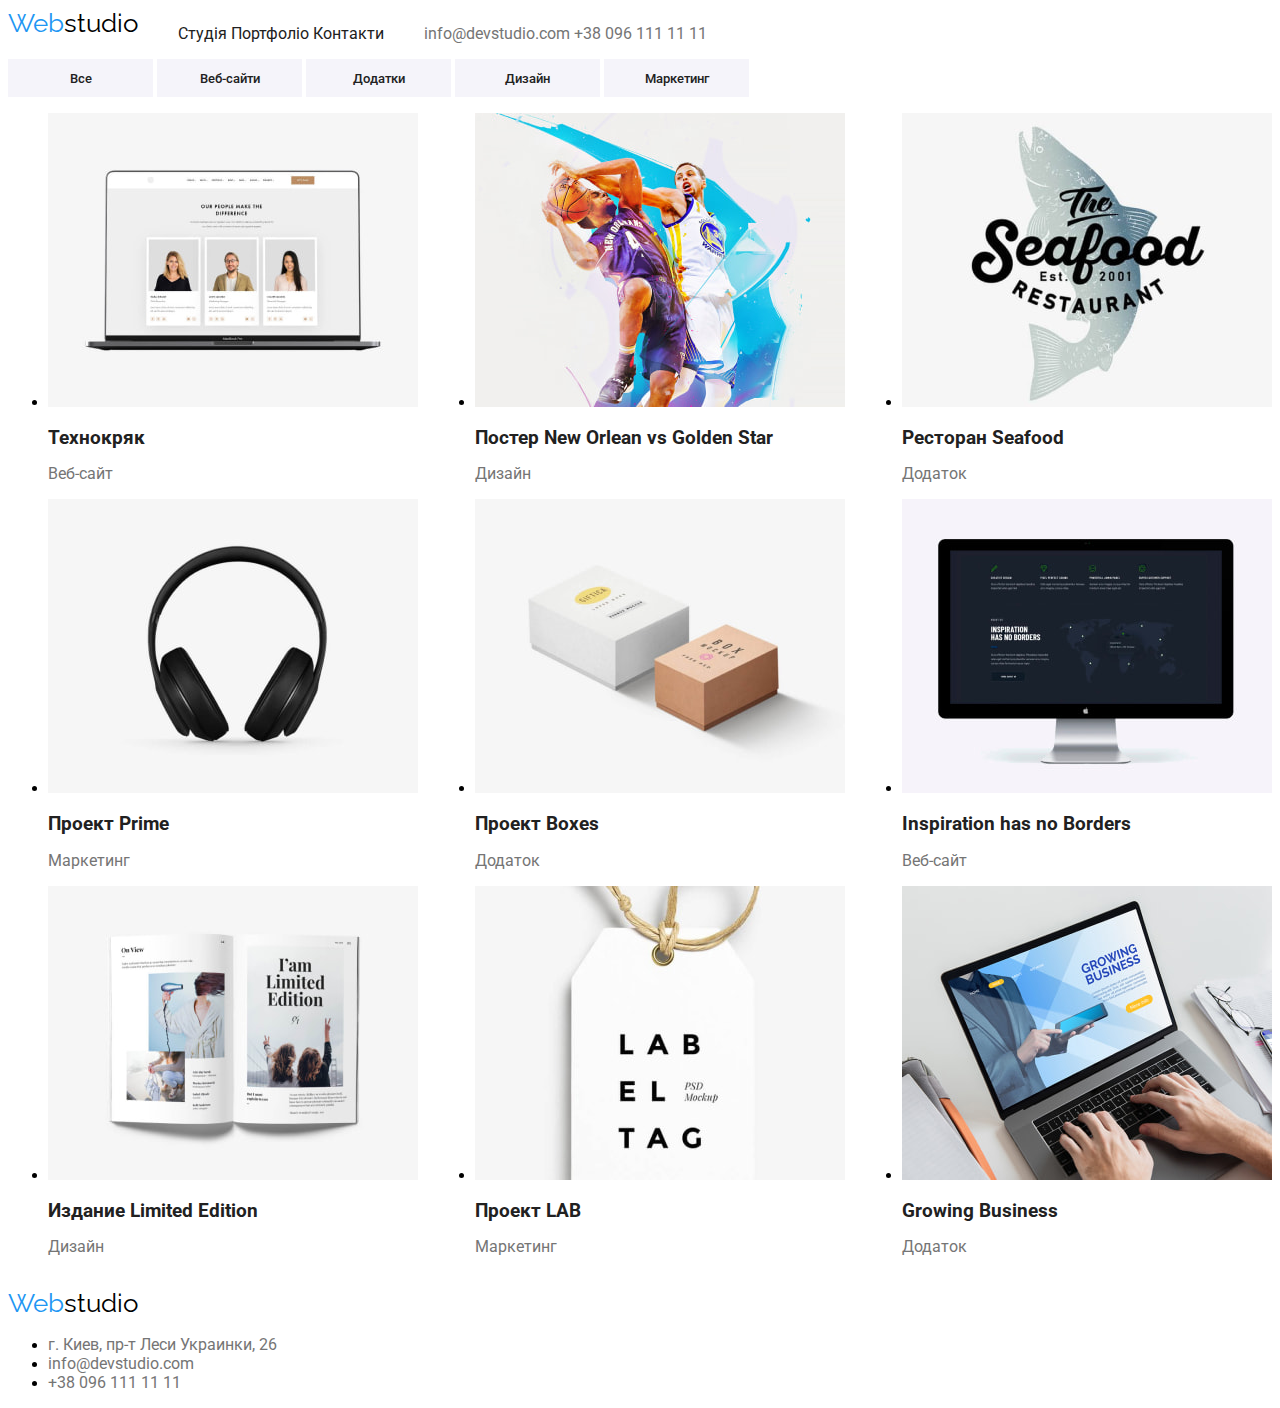
==== portfolio.html @ fbc0b05e "додає другу сторінку портфоліо та часткову стилізацію" ====
<!DOCTYPE html>
<html lang="uk">
<head>
    <meta charset="UTF-8">
    <meta http-equiv="X-UA-Compatible" content="IE=edge">
    <meta name="viewport" content="width=device-width, initial-scale=1.0">
    <title>portfolio</title>
    <link rel="stylesheet" href="./css/styles.css">
    <link rel="preconnect" href="https://fonts.googleapis.com">
    <link rel="preconnect" href="https://fonts.gstatic.com" crossorigin>
    <link href="https://fonts.googleapis.com/css2?family=Montserrat:wght@400;500;600&family=Raleway:wght@700&display=swap" rel="stylesheet">
    <link rel="preconnect" href="https://fonts.googleapis.com">
    <link rel="preconnect" href="https://fonts.gstatic.com" crossorigin>
    <link href="https://fonts.googleapis.com/css2?family=Montserrat:wght@400;500;600&family=Raleway:wght@700&family=Roboto:wght@500&display=swap" rel="stylesheet">
    <link rel="preconnect" href="https://fonts.googleapis.com">
    <link rel="preconnect" href="https://fonts.gstatic.com" crossorigin>
    <link href="https://fonts.googleapis.com/css2?family=Montserrat:wght@400;500;600&family=Raleway:wght@700&family=Roboto:wght@400;500&display=swap" rel="stylesheet">
</head>
<body>
    <header class="header">
        <a class="logo" href="/"><span class="web">Web</span>studio</a>
        <nav class="nav">
            <ul class="navigation">
                <li><a class="link" href="#">Студія</a></li>
                <li><a class="link" href="#">Портфоліо</a></li>
                <li><a class="link" href="#">Контакти</a></li>
            </ul>
        </nav>
        <ul class="contacts">
           <li> <a class="link-contacts" href="mailto:info@devstudio.com">info@devstudio.com</a>
           </li>
           <li>
            <a class="link-contacts" href="tel:+380961111111">+38 096 111 11 11</a>
            </li>
        </ul>
    </header>
    <main>
        <section>
            <div class="buttons">
            <button class="content-button" type="button">Все</button>
            <button class="content-button" type="button">Веб-сайти</button>
            <button class="content-button" type="button">Додатки</button>
            <button class="content-button" type="button">Дизайн</button>
            <button class="content-button" type="button">Маркетинг</button>
            </div>
            <ul class="our-works">
                <li>
                    <img src="./images/projects/1.jpg" width="370" alt="веб сайт на ноутбуке">
                    <h3>Технокряк</h3>
                    <p>Веб-сайт</p>
                </li>
                <li>
                    <img src="./images/projects/2.jpg" width="370" alt="постер баскетболистов">
                    <h3>Постер New Orlean vs Golden Star</h3>
                    <p>Дизайн</p>
                </li>
                <li>
                    <img src="./images/projects/3.jpg" width="370" alt="логотип ресторана">
                    <h3>Ресторан Seafood</h3>
                    <p>Додаток</p>
                </li>
                <li>
                    <img src="./images/projects/4.jpg" width="370" alt="навушники">
                    <h3>Проект Prime</h3>
                    <p>Маркетинг</p>
                </li>
                <li>
                    <img src="./images/projects/5.jpg" width="370" alt="коробки">
                    <h3>Проект Boxes</h3>
                    <p>Додаток</p>
                </li>
                <li>
                    <img src="./images/projects/6.jpg" width="370" alt="монітор">
                    <h3>Inspiration has no Borders</h3>
                    <p>Веб-сайт</p>
                </li>
                <li>
                    <img src="./images/projects/7.jpg" width="370" alt="книга">
                    <h3>Издание Limited Edition</h3>
                    <p>Дизайн</p>
                </li>
                <li>
                    <img src="./images/projects/8.jpg" width="370" alt="етикетка">
                    <h3>Проект LAB</h3>
                    <p>Маркетинг</p>
                </li>
                <li>
                    <img src="./images/projects/9.jpg" width="370" alt="ноутбук">
                    <h3>Growing Business</h3>
                    <p>Додаток</p>
                </li>
            </ul>

        </section>

    </main>

    <footer>
        <a class="logo" href="/"><span class="web">Web</span>studio</a>
        <address>
            <ul>
                <li><a class="link-contacts" href="#">г. Киев, пр-т Леси Украинки, 26</a></li>
                <li> <a class="link-contacts" href="mailto:info@devstudio.com">info@devstudio.com</a>
                </li>
                <li>
                 <a class="link-contacts" href="tel:+380961111111">+38 096 111 11 11</a>
                 </li>
             </ul>
        </address>
    </footer>

</body>
</html>
---- css/styles.css ----
.header{
    display: flex;
    /* justify-content: center; */
}
h3{
    font-family: 'Roboto', sans-serif;
    font-weight: 700;
    color: rgba(33, 33, 33, 1);
    line-height: 16px;
}
p{
    font-family: 'Roboto', sans-serif;
    font-weight: 400;
    color: rgba(117, 117, 117, 1);
    font-size: 16px;
    line-height: 19px;
}

.logo{
    color: black;
    text-decoration: none;
    font-family: 'Raleway', sans-serif;
    font-size: 26px;
    line-height: 31px;

    }
.web{
    color: rgba(33, 150, 243, 1);
    }
.nav{
    display: flex;
    justify-content: space-between;
}
.link{
    font-family: 'Roboto', sans-serif;
    font-weight: 400;
    text-decoration: none;
    color:rgba(33, 33, 33, 1)
}

.link-contacts{
    text-decoration: none;
    font-style: normal;
    font-family: 'Roboto', sans-serif;
    font-weight: 400;
    text-decoration: none;
    color: rgba(117, 117, 117, 1);
}
.link-contacts:hover{
    color: rgba(33, 150, 243, 1);
}

/*header*/
.navigation > li {

    display: inline;

}
.navigation > li :hover {
    color: rgba(33, 150, 243, 1);
}
:current(.navigation > li){
    color: rgba(33, 150, 243, 1);
}

.contacts > li{

    display: inline;
}

.service-order{

    background-color: rgba(33, 33, 33, 1);
    width: 100%;
    height: 600px;
}

/* .test{ */
    /* position: relative; */
/* } */
.main-header{
    font-family: 'Roboto', sans-serif;
    font-weight: 900;
    tab-size: 44px;
    text-transform: uppercase;

    color: rgba(255, 255, 255, 1);
}
.order-button{

    background-color: rgba(33, 150, 243, 1);
    color: rgba(255, 255, 255, 1);
    width: 200px;
    height: 50px;
    border-radius: 4px;
}
.order-button:hover{
    background-color: #188ce8;
}
.benefits > ul{

    display: flex;
    justify-content: space-between;

}
.what-we-do > ul{

    display: flex;
    justify-content: space-between;

}
.our-team{
    width: 100%;
    height: 648px;
    background-color: rgba(245, 244, 250, 1);
}
.team-header{
    font-family: 'Roboto', sans-serif;
    font-weight: 700;
    text-align: center;
}
.our-team > ul{


    display: flex;
    justify-content: space-between;

}


/* .buttons{ */
    /* background-color: rgba(245, 244, 250, 1); */
    /* color: rgba(33, 33, 33, 1); */

/* } */
.content-button{
    font-family: 'Roboto', sans-serif;
    font-weight: 500;
    background-color: rgba(245, 244, 250, 1);
    color: rgba(33, 33, 33, 1);
    border: none;
    width: 145px;
    height: 38px;

}
.buttons :hover{
    color: rgba(255, 255, 255, 1);
    background-color: rgba(33, 150, 243, 1);
}
.our-works{
    display: flex;
    flex-wrap:  wrap;
    justify-content: space-between;

}
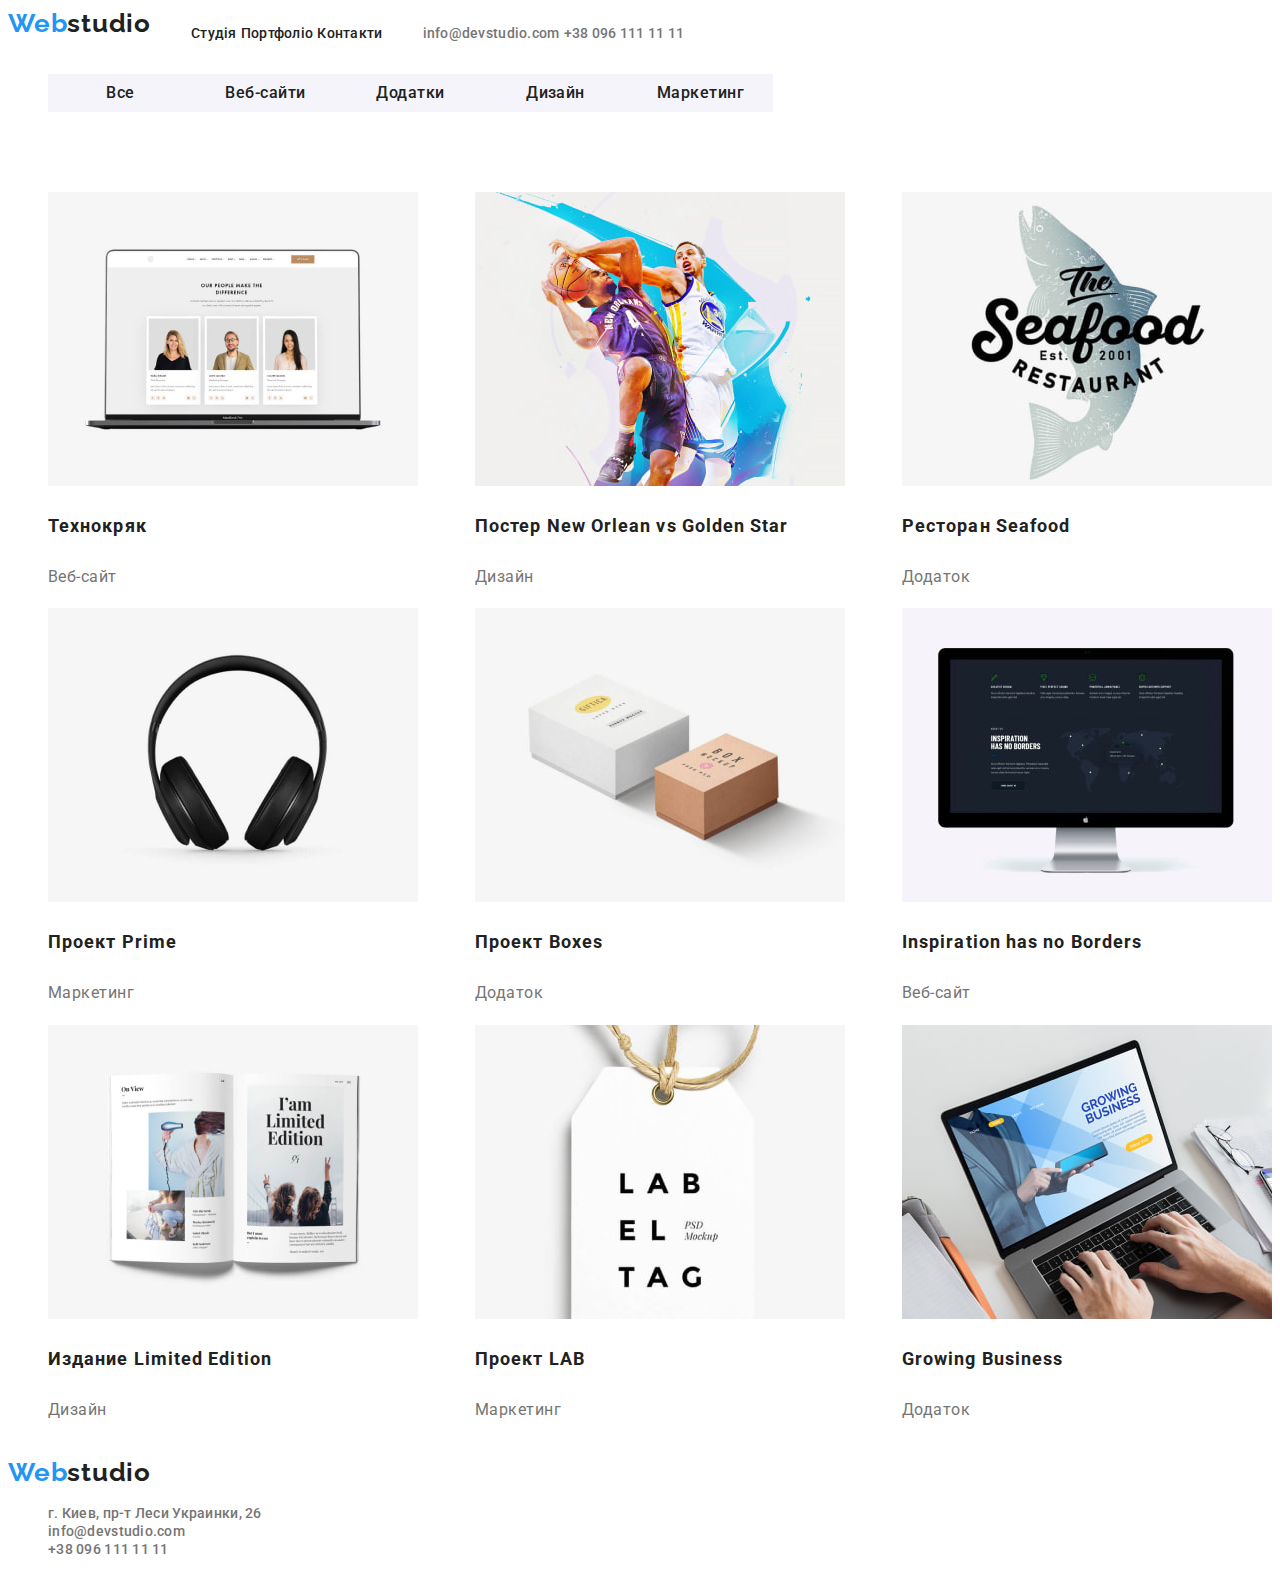
==== commit 6d9b1a11: "виправляє помилки, додає стилі" ====
--- a/portfolio.html
+++ b/portfolio.html
@@ -36,58 +36,59 @@
     </header>
     <main>
         <section>
-            <div class="buttons">
-            <button class="content-button" type="button">Все</button>
-            <button class="content-button" type="button">Веб-сайти</button>
-            <button class="content-button" type="button">Додатки</button>
-            <button class="content-button" type="button">Дизайн</button>
-            <button class="content-button" type="button">Маркетинг</button>
-            </div>
+            <ul class="buttons">
+            <li><button class="content-button" type="button">Все</button></li>
+            <li><button class="content-button" type="button">Веб-сайти</button></li>
+            <li><button class="content-button" type="button">Додатки</button></li>
+            <li><button class="content-button" type="button">Дизайн</button></li>
+            <li><button class="content-button" type="button">Маркетинг</button></li>
+            </ul>
+            <h1 class="our-works-header">Умовний заголовок наші роботи</h1>
             <ul class="our-works">
                 <li>
                     <img src="./images/projects/1.jpg" width="370" alt="веб сайт на ноутбуке">
-                    <h3>Технокряк</h3>
-                    <p>Веб-сайт</p>
+                    <h3 class="our-works-subheader">Технокряк</h3>
+                    <p class="our-works-text">Веб-сайт</p>
                 </li>
                 <li>
                     <img src="./images/projects/2.jpg" width="370" alt="постер баскетболистов">
-                    <h3>Постер New Orlean vs Golden Star</h3>
-                    <p>Дизайн</p>
+                    <h3 class="our-works-subheader">Постер New Orlean vs Golden Star</h3>
+                    <p class="our-works-text">Дизайн</p>
                 </li>
                 <li>
                     <img src="./images/projects/3.jpg" width="370" alt="логотип ресторана">
-                    <h3>Ресторан Seafood</h3>
-                    <p>Додаток</p>
+                    <h3 class="our-works-subheader">Ресторан Seafood</h3>
+                    <p class="our-works-text">Додаток</p>
                 </li>
                 <li>
                     <img src="./images/projects/4.jpg" width="370" alt="навушники">
-                    <h3>Проект Prime</h3>
-                    <p>Маркетинг</p>
+                    <h3 class="our-works-subheader">Проект Prime</h3>
+                    <p class="our-works-text">Маркетинг</p>
                 </li>
                 <li>
                     <img src="./images/projects/5.jpg" width="370" alt="коробки">
-                    <h3>Проект Boxes</h3>
-                    <p>Додаток</p>
+                    <h3 class="our-works-subheader">Проект Boxes</h3>
+                    <p class="our-works-text">Додаток</p>
                 </li>
                 <li>
                     <img src="./images/projects/6.jpg" width="370" alt="монітор">
-                    <h3>Inspiration has no Borders</h3>
-                    <p>Веб-сайт</p>
+                    <h3 class="our-works-subheader">Inspiration has no Borders</h3>
+                    <p class="our-works-text">Веб-сайт</p>
                 </li>
                 <li>
                     <img src="./images/projects/7.jpg" width="370" alt="книга">
-                    <h3>Издание Limited Edition</h3>
-                    <p>Дизайн</p>
+                    <h3 class="our-works-subheader">Издание Limited Edition</h3>
+                    <p class="our-works-text">Дизайн</p>
                 </li>
                 <li>
                     <img src="./images/projects/8.jpg" width="370" alt="етикетка">
-                    <h3>Проект LAB</h3>
-                    <p>Маркетинг</p>
+                    <h3 class="our-works-subheader">Проект LAB</h3>
+                    <p class="our-works-text">Маркетинг</p>
                 </li>
                 <li>
                     <img src="./images/projects/9.jpg" width="370" alt="ноутбук">
-                    <h3>Growing Business</h3>
-                    <p>Додаток</p>
+                    <h3 class="our-works-subheader">Growing Business</h3>
+                    <p class="our-works-text">Додаток</p>
                 </li>
             </ul>
 
--- a/css/styles.css
+++ b/css/styles.css
@@ -2,26 +2,20 @@
     display: flex;
     /* justify-content: center; */
 }
-h3{
-    font-family: 'Roboto', sans-serif;
-    font-weight: 700;
-    color: rgba(33, 33, 33, 1);
-    line-height: 16px;
-}
-p{
-    font-family: 'Roboto', sans-serif;
-    font-weight: 400;
-    color: rgba(117, 117, 117, 1);
-    font-size: 16px;
-    line-height: 19px;
+
+ul{
+    list-style-type: none;
 }
 
 .logo{
-    color: black;
+    color:rgba(33, 33, 33, 1);
     text-decoration: none;
     font-family: 'Raleway', sans-serif;
+    font-style: normal;
+    font-weight: 700;
     font-size: 26px;
-    line-height: 31px;
+    line-height: 1.2;
+    letter-spacing: 0.03em;
 
     }
 .web{
@@ -33,17 +27,23 @@
 }
 .link{
     font-family: 'Roboto', sans-serif;
-    font-weight: 400;
+    font-style: normal;
+    font-weight: 500;
+    font-size: 14px;
+    line-height: 1.1;
+    letter-spacing: 0.02em;
     text-decoration: none;
     color:rgba(33, 33, 33, 1)
 }
 
 .link-contacts{
+    font-family: 'Roboto', sans-serif;
     text-decoration: none;
     font-style: normal;
-    font-family: 'Roboto', sans-serif;
-    font-weight: 400;
-    text-decoration: none;
+    font-weight: 500;
+    font-size: 14px;
+    line-height: 1.1;
+    letter-spacing: 0.02em;
     color: rgba(117, 117, 117, 1);
 }
 .link-contacts:hover{
@@ -80,10 +80,13 @@
 /* } */
 .main-header{
     font-family: 'Roboto', sans-serif;
+    font-style: normal;
     font-weight: 900;
-    tab-size: 44px;
+    font-size: 44px;
+    line-height: 1.4;
+    text-align: center;
+    letter-spacing: 0.06em;
     text-transform: uppercase;
-
     color: rgba(255, 255, 255, 1);
 }
 .order-button{
@@ -93,21 +96,60 @@
     width: 200px;
     height: 50px;
     border-radius: 4px;
+    font-family: 'Roboto', sans-serif;
+    font-style: normal;
+    font-weight: 700;
+    font-size: 16px;
+    line-height: 1.9;
+    letter-spacing: 0.06em;
 }
 .order-button:hover{
     background-color: #188ce8;
 }
+.benefits-header{
+    opacity: 0;
+}
 .benefits > ul{
 
-    display: flex;
-    justify-content: space-between;
-
+
+    display: flex;
+    justify-content: space-between;
+
+}
+.benefits-sub-header{
+    font-family: 'Roboto', sans-serif;
+    font-style: normal;
+    font-weight: 700;
+    font-size: 14px;
+    line-height: 1.1;
+    letter-spacing: 0.03em;
+    text-transform: uppercase;
+    color: rgba(33, 33, 33, 1);
+}
+.benefits-text{
+    font-family: 'Roboto', sans-serif;
+    font-style: normal;
+    font-weight: 400;
+    font-size: 14px;
+    line-height: 1.7;
+    letter-spacing: 0.03em;
+    color: rgba(117, 117, 117, 1);
 }
 .what-we-do > ul{
 
     display: flex;
     justify-content: space-between;
 
+}
+.what-we-do-header{
+    font-family: 'Roboto', sans-serif;
+    font-style: normal;
+    font-weight: 700;
+    font-size: 36px;
+    line-height: 1.2;
+    text-align: center;
+    letter-spacing: 0.03em;
+    color: rgba(33, 33, 33, 1);
 }
 .our-team{
     width: 100%;
@@ -116,8 +158,34 @@
 }
 .team-header{
     font-family: 'Roboto', sans-serif;
-    font-weight: 700;
-    text-align: center;
+    font-style: normal;
+    font-weight: 700;
+    font-size: 36px;
+    line-height: 1.2;
+    text-align: center;
+    letter-spacing: 0.03em;
+    text-align: center;
+    color: rgba(33, 33, 33, 1);
+}
+.our-team-sub-header{
+    font-family: 'Roboto', sans-serif;;
+    font-style: normal;
+    font-weight: 500;
+    font-size: 16px;
+    line-height: 1.2;
+    text-align: center;
+    letter-spacing: 0.03em;
+    color: rgba(33, 33, 33, 1);
+}
+.our-team-text{
+    font-family: 'Roboto', sans-serif;;
+    font-style: normal;
+    font-weight: 400;
+    font-size: 16px;
+    line-height: 1.2;
+    text-align: center;
+    letter-spacing: 0.03em;
+    color: rgba(117, 117, 117, 1);
 }
 .our-team > ul{
 
@@ -135,7 +203,12 @@
 /* } */
 .content-button{
     font-family: 'Roboto', sans-serif;
-    font-weight: 500;
+    font-style: normal;
+    font-weight: 500;
+    font-size: 16px;
+    line-height: 1.6;
+    text-align: center;
+    letter-spacing: 0.03em;
     background-color: rgba(245, 244, 250, 1);
     color: rgba(33, 33, 33, 1);
     border: none;
@@ -143,10 +216,34 @@
     height: 38px;
 
 }
+.buttons{
+    display: flex;
+}
 .buttons :hover{
     color: rgba(255, 255, 255, 1);
     background-color: rgba(33, 150, 243, 1);
 }
+.our-works-header{
+    opacity: 0;
+}
+.our-works-subheader{
+    font-family: 'Roboto';
+    font-style: normal;
+    font-weight: 700;
+    font-size: 18px;
+    line-height: 2;
+    letter-spacing: 0.06em;
+    color: rgba(33, 33, 33, 1);
+}
+.our-works-text{
+    font-family: 'Roboto';
+    font-style: normal;
+    font-weight: 400;
+    font-size: 16px;
+    line-height: 1.9;
+    letter-spacing: 0.03em;
+    color: rgba(117, 117, 117, 1);
+}
 .our-works{
     display: flex;
     flex-wrap:  wrap;
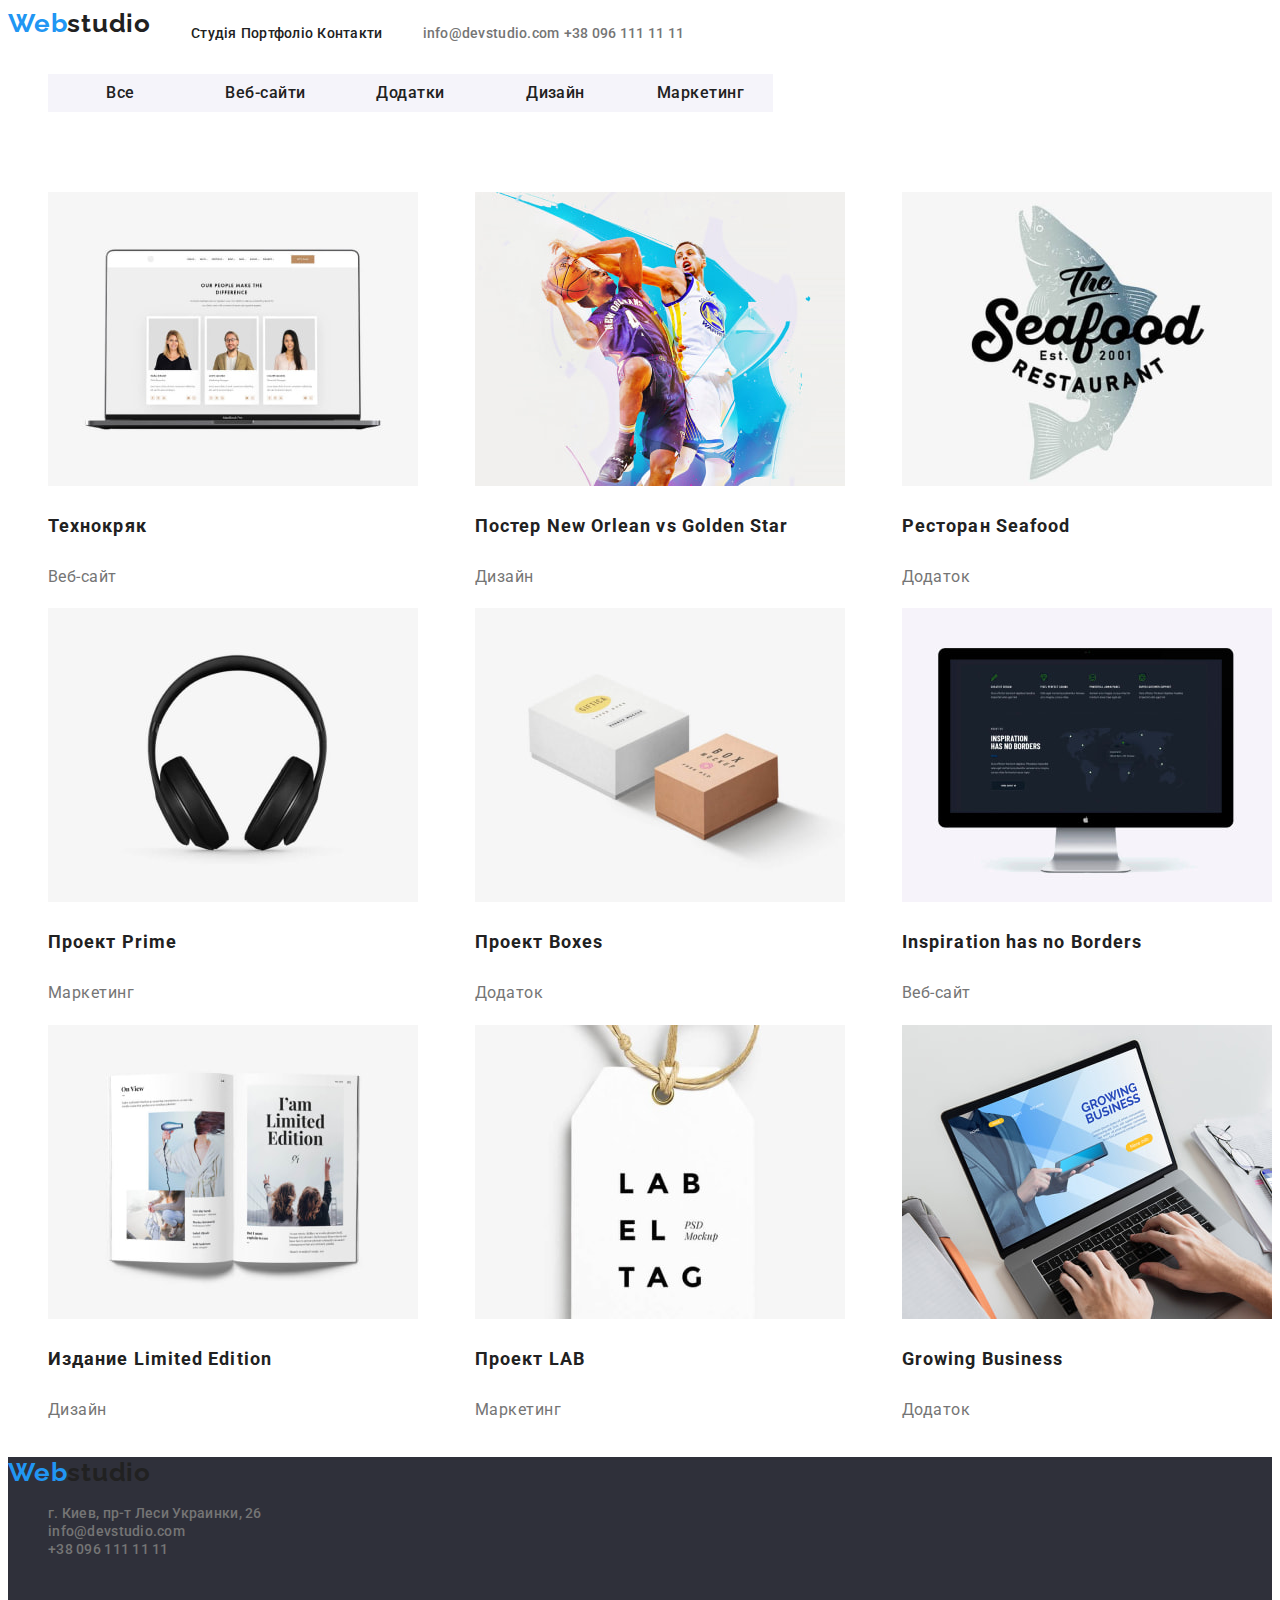
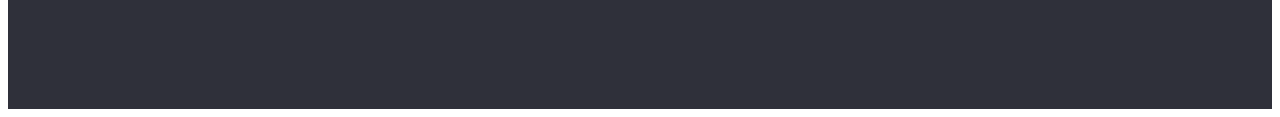
==== commit 89b3a35b: "додає стилі для футера" ====
--- a/portfolio.html
+++ b/portfolio.html
@@ -96,7 +96,7 @@
 
     </main>
 
-    <footer>
+    <footer class="footer">
         <a class="logo" href="/"><span class="web">Web</span>studio</a>
         <address>
             <ul>
--- a/css/styles.css
+++ b/css/styles.css
@@ -250,20 +250,25 @@
     justify-content: space-between;
 
 }
-
-
-
-
-
-
-
-
-
-
-
-
-
-
-
-
-
+.footer{
+    background-color: rgba(47, 48, 58, 1);
+    width: 100%;
+    height: 252px;
+}
+
+
+
+
+
+
+
+
+
+
+
+
+
+
+
+
+
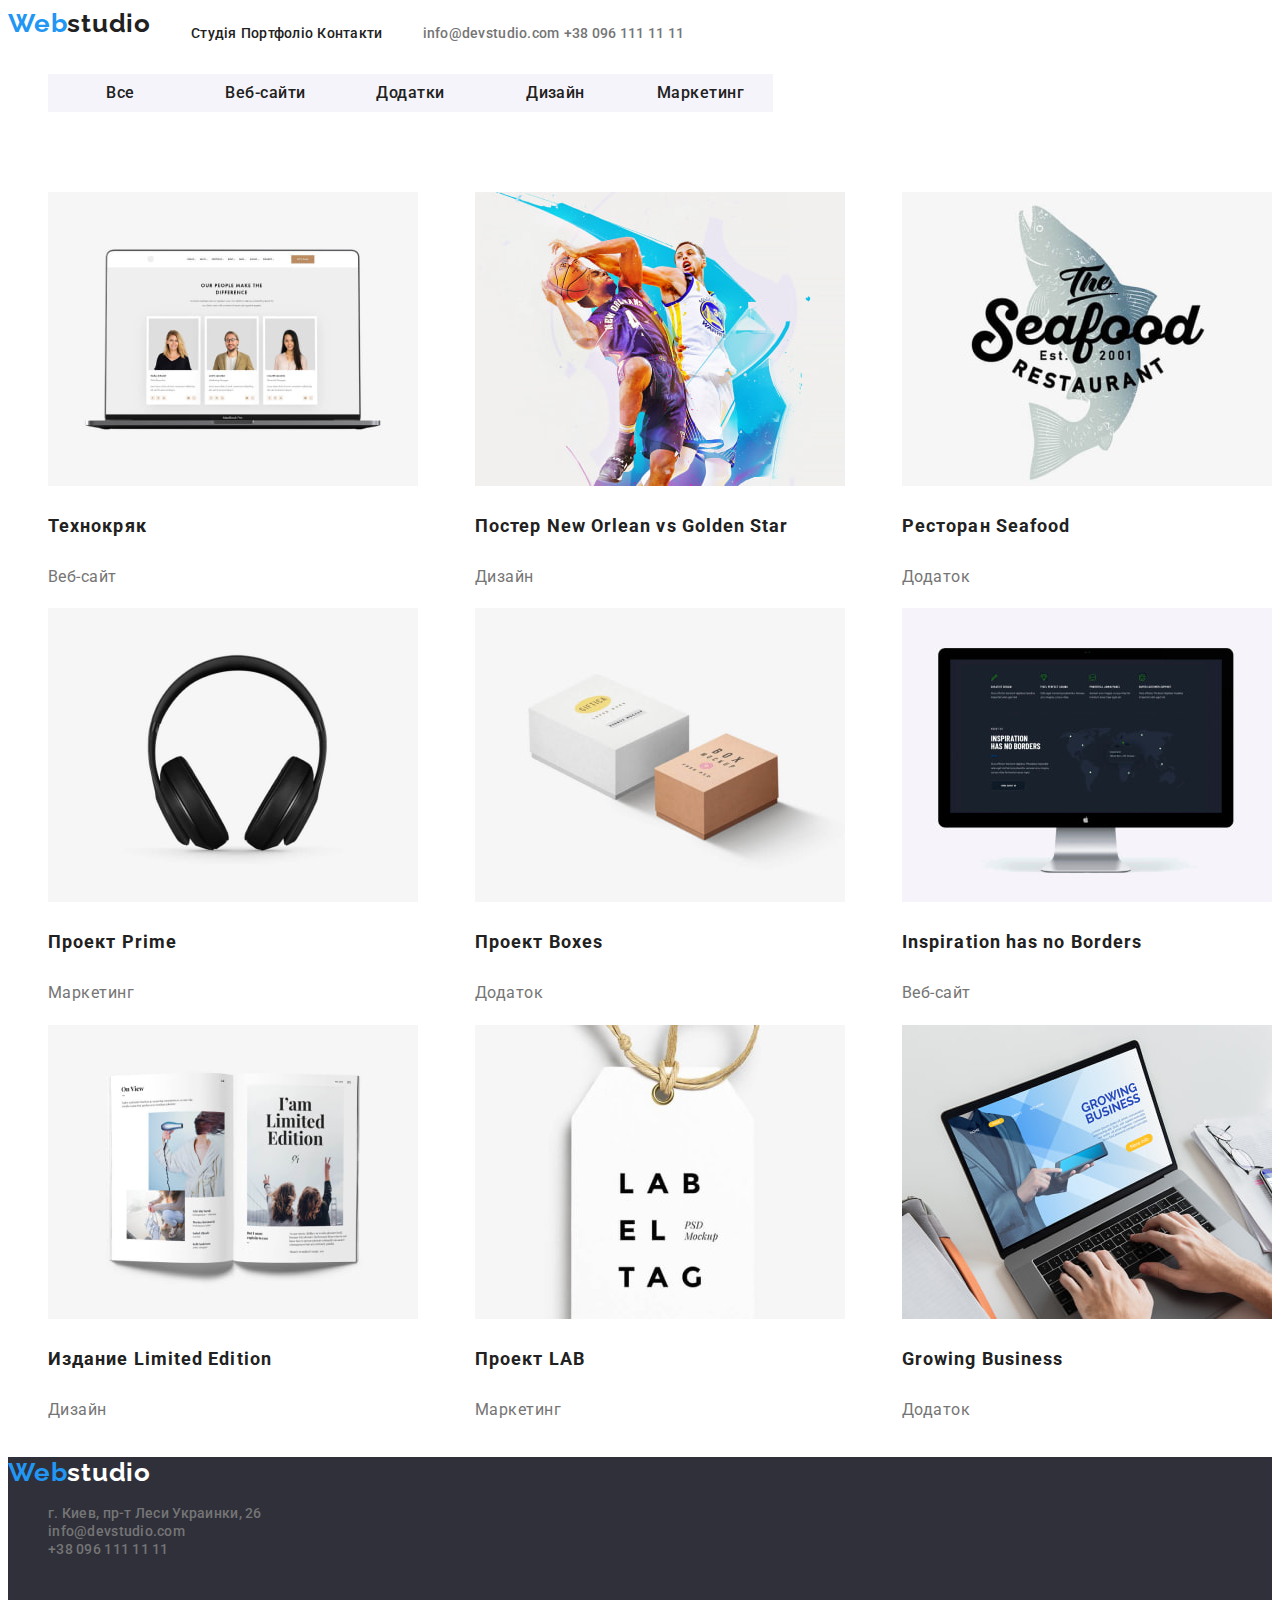
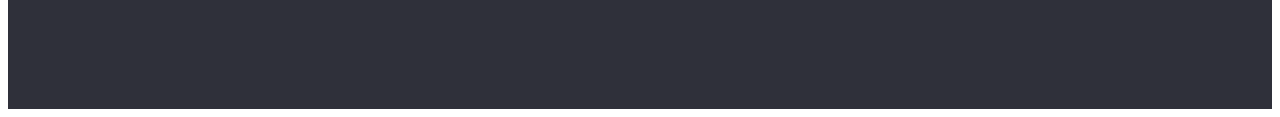
==== commit 383c8116: "додає стилі логотипу у футері" ====
--- a/portfolio.html
+++ b/portfolio.html
@@ -21,8 +21,8 @@
         <a class="logo" href="/"><span class="web">Web</span>studio</a>
         <nav class="nav">
             <ul class="navigation">
-                <li><a class="link" href="#">Студія</a></li>
-                <li><a class="link" href="#">Портфоліо</a></li>
+                <li><a class="link" href="index.html">Студія</a></li>
+                <li><a class="link" href="portfolio.html">Портфоліо</a></li>
                 <li><a class="link" href="#">Контакти</a></li>
             </ul>
         </nav>
@@ -97,7 +97,7 @@
     </main>
 
     <footer class="footer">
-        <a class="logo" href="/"><span class="web">Web</span>studio</a>
+        <a class="logo-footer" href="/"><span class="web">Web</span>studio</a>
         <address>
             <ul>
                 <li><a class="link-contacts" href="#">г. Киев, пр-т Леси Украинки, 26</a></li>
--- a/css/styles.css
+++ b/css/styles.css
@@ -255,20 +255,30 @@
     width: 100%;
     height: 252px;
 }
-
-
-
-
-
-
-
-
-
-
-
-
-
-
-
-
-
+.logo-footer{
+    color: rgba(255, 255, 255, 1);
+    text-decoration: none;
+    font-family: 'Raleway', sans-serif;
+    font-style: normal;
+    font-weight: 700;
+    font-size: 26px;
+    line-height: 1.2;
+    letter-spacing: 0.03em;
+}
+
+
+
+
+
+
+
+
+
+
+
+
+
+
+
+
+
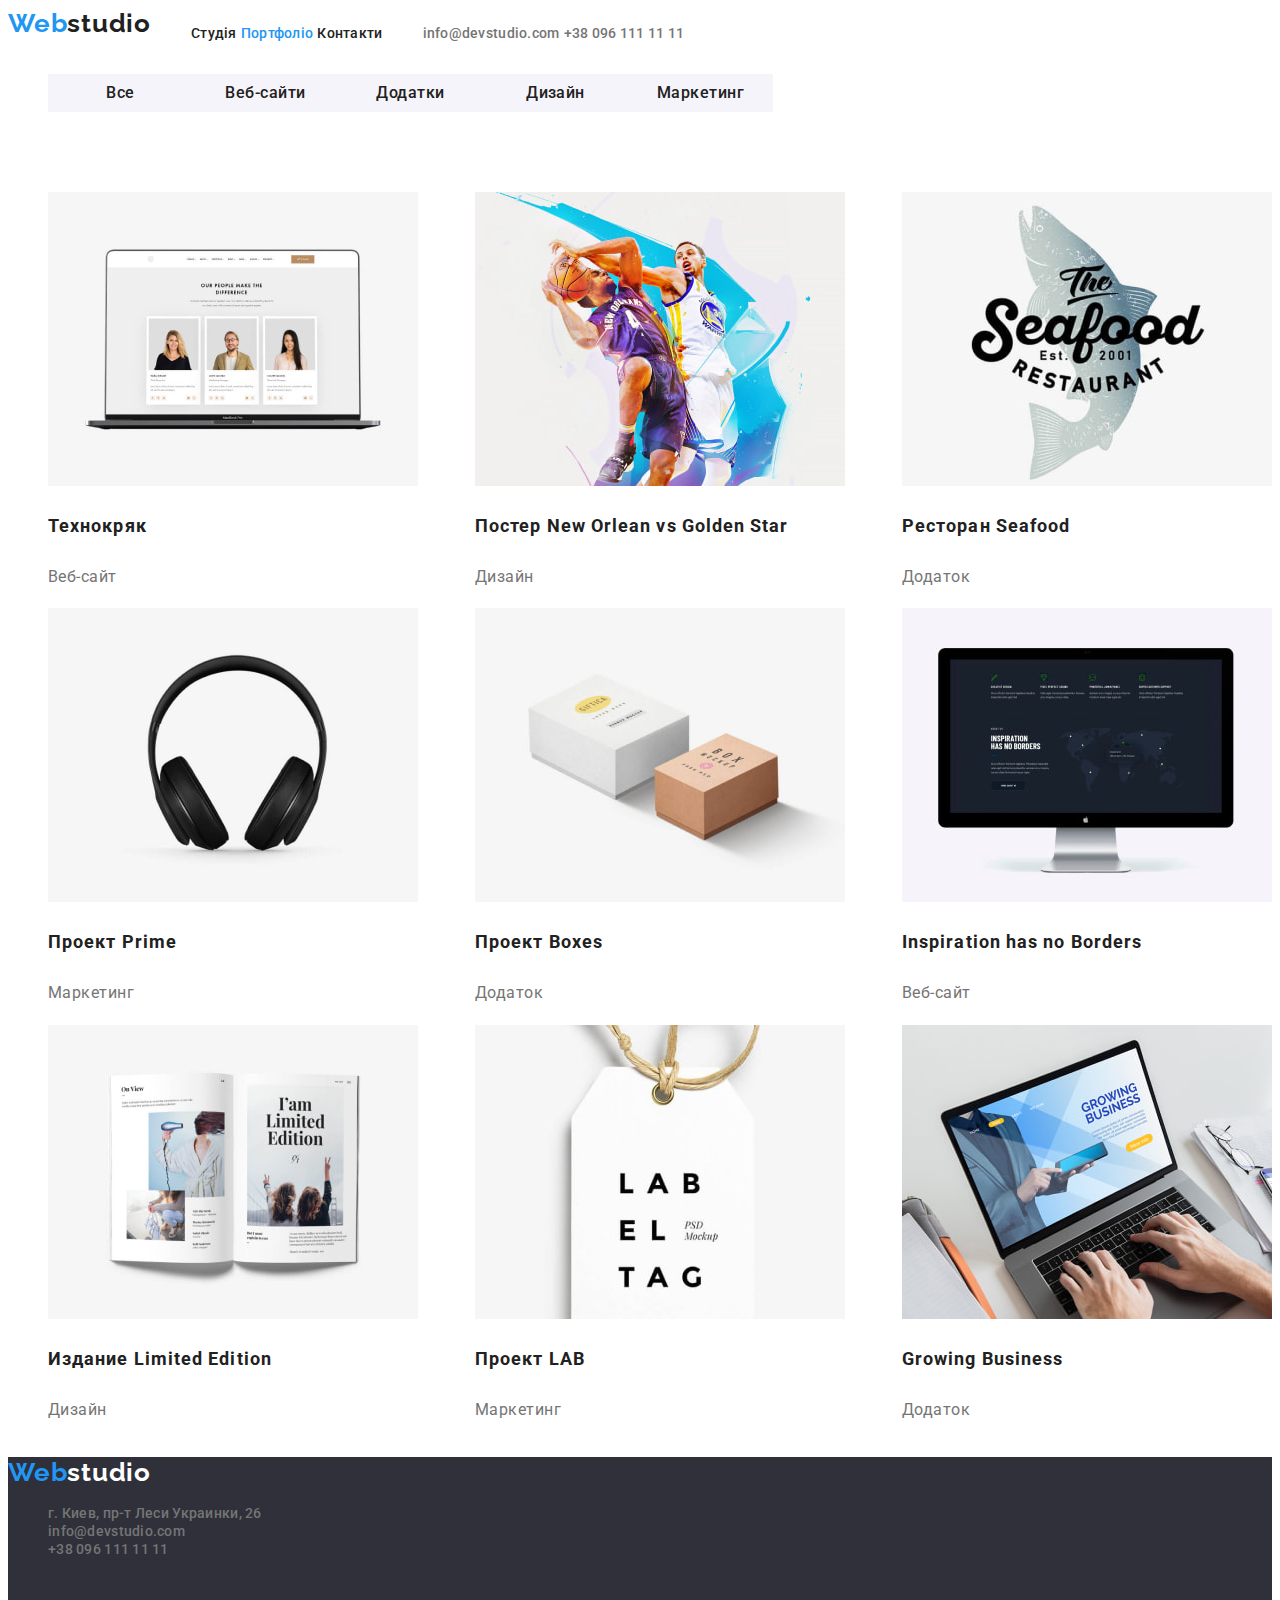
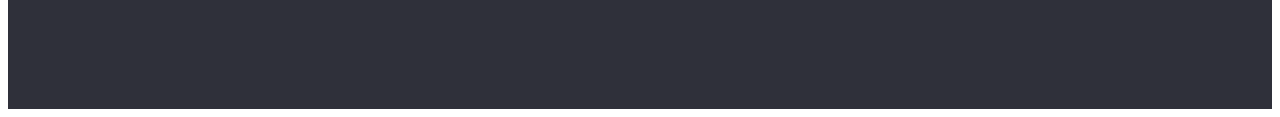
==== commit d325518e: "додає класс карент" ====
--- a/portfolio.html
+++ b/portfolio.html
@@ -22,7 +22,7 @@
         <nav class="nav">
             <ul class="navigation">
                 <li><a class="link" href="index.html">Студія</a></li>
-                <li><a class="link" href="portfolio.html">Портфоліо</a></li>
+                <li><a class="link current" href="portfolio.html">Портфоліо</a></li>
                 <li><a class="link" href="#">Контакти</a></li>
             </ul>
         </nav>
--- a/css/styles.css
+++ b/css/styles.css
@@ -1,3 +1,9 @@
+:root{
+    --title-text-color: rgba(33, 33, 33, 1);
+    --accent: rgba(33, 150, 243, 1);
+    --info-text-color: rgba(117, 117, 117, 1);
+}
+
 .header{
     display: flex;
     /* justify-content: center; */
@@ -8,7 +14,7 @@
 }
 
 .logo{
-    color:rgba(33, 33, 33, 1);
+    color: var(--title-text-color);
     text-decoration: none;
     font-family: 'Raleway', sans-serif;
     font-style: normal;
@@ -19,7 +25,7 @@
 
     }
 .web{
-    color: rgba(33, 150, 243, 1);
+    color: var(--accent);
     }
 .nav{
     display: flex;
@@ -33,7 +39,7 @@
     line-height: 1.1;
     letter-spacing: 0.02em;
     text-decoration: none;
-    color:rgba(33, 33, 33, 1)
+    color: var(--title-text-color);
 }
 
 .link-contacts{
@@ -44,10 +50,10 @@
     font-size: 14px;
     line-height: 1.1;
     letter-spacing: 0.02em;
-    color: rgba(117, 117, 117, 1);
+    color: var(--info-text-color);
 }
 .link-contacts:hover{
-    color: rgba(33, 150, 243, 1);
+    color: var(--accent);
 }
 
 /*header*/
@@ -56,11 +62,12 @@
     display: inline;
 
 }
-.navigation > li :hover {
-    color: rgba(33, 150, 243, 1);
-}
-:current(.navigation > li){
-    color: rgba(33, 150, 243, 1);
+.navigation > li :hover,
+.navigation > li :focus {
+    color: var(--accent);
+}
+.navigation > li .current{
+    color: var(--accent);
 }
 
 .contacts > li{
@@ -91,7 +98,7 @@
 }
 .order-button{
 
-    background-color: rgba(33, 150, 243, 1);
+    background-color: var(--accent);
     color: rgba(255, 255, 255, 1);
     width: 200px;
     height: 50px;
@@ -124,7 +131,7 @@
     line-height: 1.1;
     letter-spacing: 0.03em;
     text-transform: uppercase;
-    color: rgba(33, 33, 33, 1);
+    color: var(--title-text-color);
 }
 .benefits-text{
     font-family: 'Roboto', sans-serif;
@@ -133,7 +140,7 @@
     font-size: 14px;
     line-height: 1.7;
     letter-spacing: 0.03em;
-    color: rgba(117, 117, 117, 1);
+    color: var(--info-text-color);
 }
 .what-we-do > ul{
 
@@ -149,7 +156,7 @@
     line-height: 1.2;
     text-align: center;
     letter-spacing: 0.03em;
-    color: rgba(33, 33, 33, 1);
+    color: var(--title-text-color);
 }
 .our-team{
     width: 100%;
@@ -165,7 +172,7 @@
     text-align: center;
     letter-spacing: 0.03em;
     text-align: center;
-    color: rgba(33, 33, 33, 1);
+    color: var(--title-text-color);
 }
 .our-team-sub-header{
     font-family: 'Roboto', sans-serif;;
@@ -175,7 +182,7 @@
     line-height: 1.2;
     text-align: center;
     letter-spacing: 0.03em;
-    color: rgba(33, 33, 33, 1);
+    color: var(--title-text-color);
 }
 .our-team-text{
     font-family: 'Roboto', sans-serif;;
@@ -185,7 +192,7 @@
     line-height: 1.2;
     text-align: center;
     letter-spacing: 0.03em;
-    color: rgba(117, 117, 117, 1);
+    color: var(--info-text-color);
 }
 .our-team > ul{
 
@@ -210,7 +217,7 @@
     text-align: center;
     letter-spacing: 0.03em;
     background-color: rgba(245, 244, 250, 1);
-    color: rgba(33, 33, 33, 1);
+    color: var(--title-text-color);
     border: none;
     width: 145px;
     height: 38px;
@@ -221,7 +228,7 @@
 }
 .buttons :hover{
     color: rgba(255, 255, 255, 1);
-    background-color: rgba(33, 150, 243, 1);
+    background-color: var(--accent);
 }
 .our-works-header{
     opacity: 0;
@@ -233,7 +240,7 @@
     font-size: 18px;
     line-height: 2;
     letter-spacing: 0.06em;
-    color: rgba(33, 33, 33, 1);
+    color: var(--title-text-color);
 }
 .our-works-text{
     font-family: 'Roboto';
@@ -242,7 +249,7 @@
     font-size: 16px;
     line-height: 1.9;
     letter-spacing: 0.03em;
-    color: rgba(117, 117, 117, 1);
+    color: var(--info-text-color);
 }
 .our-works{
     display: flex;
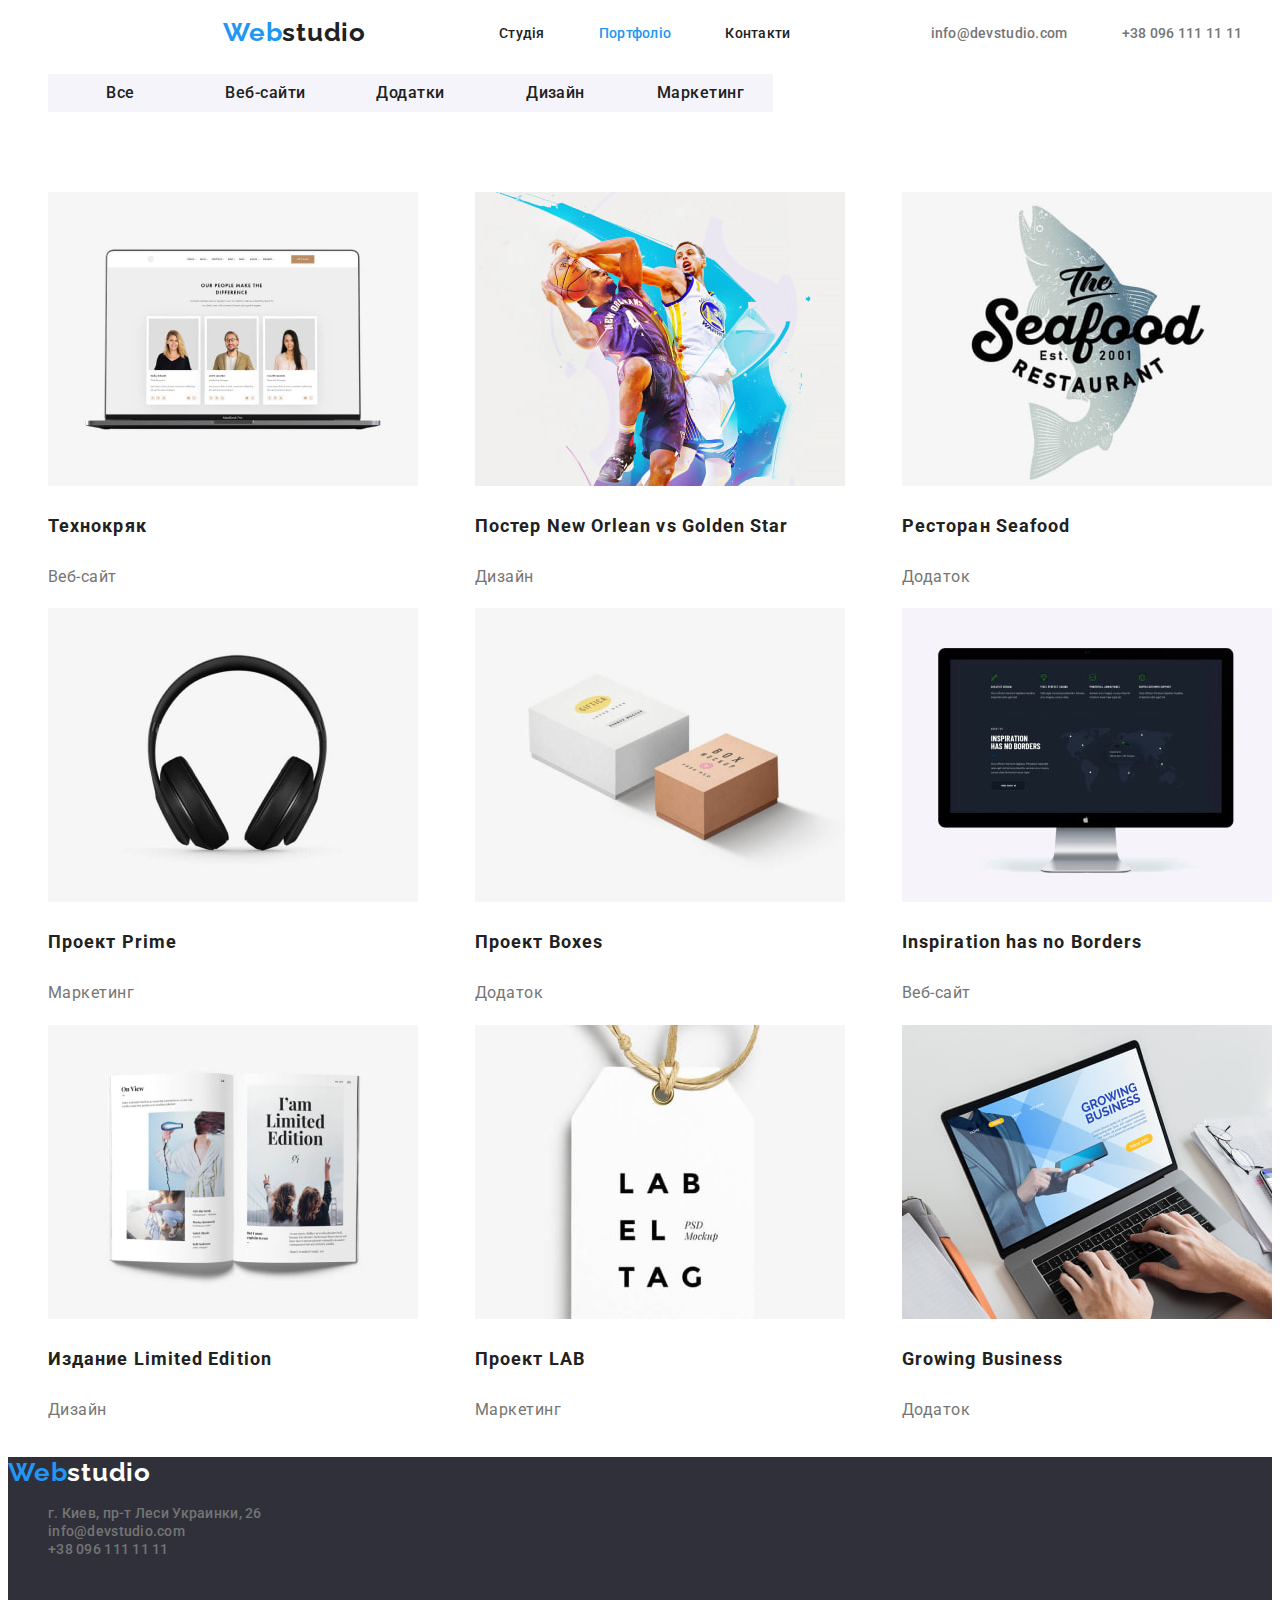
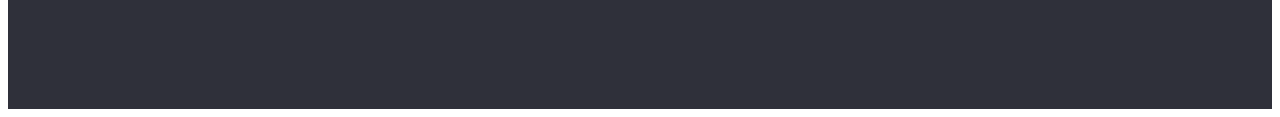
==== commit 18b72a34: "стиль шапки" ====
--- a/portfolio.html
+++ b/portfolio.html
@@ -19,7 +19,7 @@
 <body>
     <header class="header">
         <a class="logo" href="/"><span class="web">Web</span>studio</a>
-        <nav class="nav">
+        <nav class="container">
             <ul class="navigation">
                 <li><a class="link" href="index.html">Студія</a></li>
                 <li><a class="link current" href="portfolio.html">Портфоліо</a></li>
--- a/css/styles.css
+++ b/css/styles.css
@@ -7,13 +7,14 @@
 .header{
     display: flex;
     /* justify-content: center; */
+    align-items: center;
 }
 
 ul{
     list-style-type: none;
 }
 
-.logo{
+.logo {
     color: var(--title-text-color);
     text-decoration: none;
     font-family: 'Raleway', sans-serif;
@@ -22,15 +23,24 @@
     font-size: 26px;
     line-height: 1.2;
     letter-spacing: 0.03em;
-
-    }
+    margin-left: 215px;
+    margin-right: 93px;
+   
+}
+
+
+
 .web{
     color: var(--accent);
     }
-.nav{
-    display: flex;
-    justify-content: space-between;
-}
+
+.nav {
+        display:flex;
+        margin-right: 215px;
+
+    }
+
+
 .link{
     font-family: 'Roboto', sans-serif;
     font-style: normal;
@@ -40,7 +50,10 @@
     letter-spacing: 0.02em;
     text-decoration: none;
     color: var(--title-text-color);
-}
+    margin-right: 50px;
+
+}
+
 
 .link-contacts{
     font-family: 'Roboto', sans-serif;
@@ -51,9 +64,12 @@
     line-height: 1.1;
     letter-spacing: 0.02em;
     color: var(--info-text-color);
-}
+
+}
+
 .link-contacts:hover{
     color: var(--accent);
+
 }
 
 /*header*/
@@ -66,13 +82,17 @@
 .navigation > li :focus {
     color: var(--accent);
 }
+
 .navigation > li .current{
     color: var(--accent);
+
 }
 
 .contacts > li{
 
-    display: inline;
+    display: inline-flex;
+    margin-left: 50px;
+
 }
 
 .service-order{
@@ -80,6 +100,7 @@
     background-color: rgba(33, 33, 33, 1);
     width: 100%;
     height: 600px;
+    text-align: center;
 }
 
 /* .test{ */
@@ -88,13 +109,14 @@
 .main-header{
     font-family: 'Roboto', sans-serif;
     font-style: normal;
-    font-weight: 900;
+    font-weight: 900px;
     font-size: 44px;
     line-height: 1.4;
     text-align: center;
     letter-spacing: 0.06em;
     text-transform: uppercase;
     color: rgba(255, 255, 255, 1);
+
 }
 .order-button{
 
@@ -109,7 +131,10 @@
     font-size: 16px;
     line-height: 1.9;
     letter-spacing: 0.06em;
-}
+    
+    
+}
+
 .order-button:hover{
     background-color: #188ce8;
 }
@@ -132,6 +157,7 @@
     letter-spacing: 0.03em;
     text-transform: uppercase;
     color: var(--title-text-color);
+    
 }
 .benefits-text{
     font-family: 'Roboto', sans-serif;
